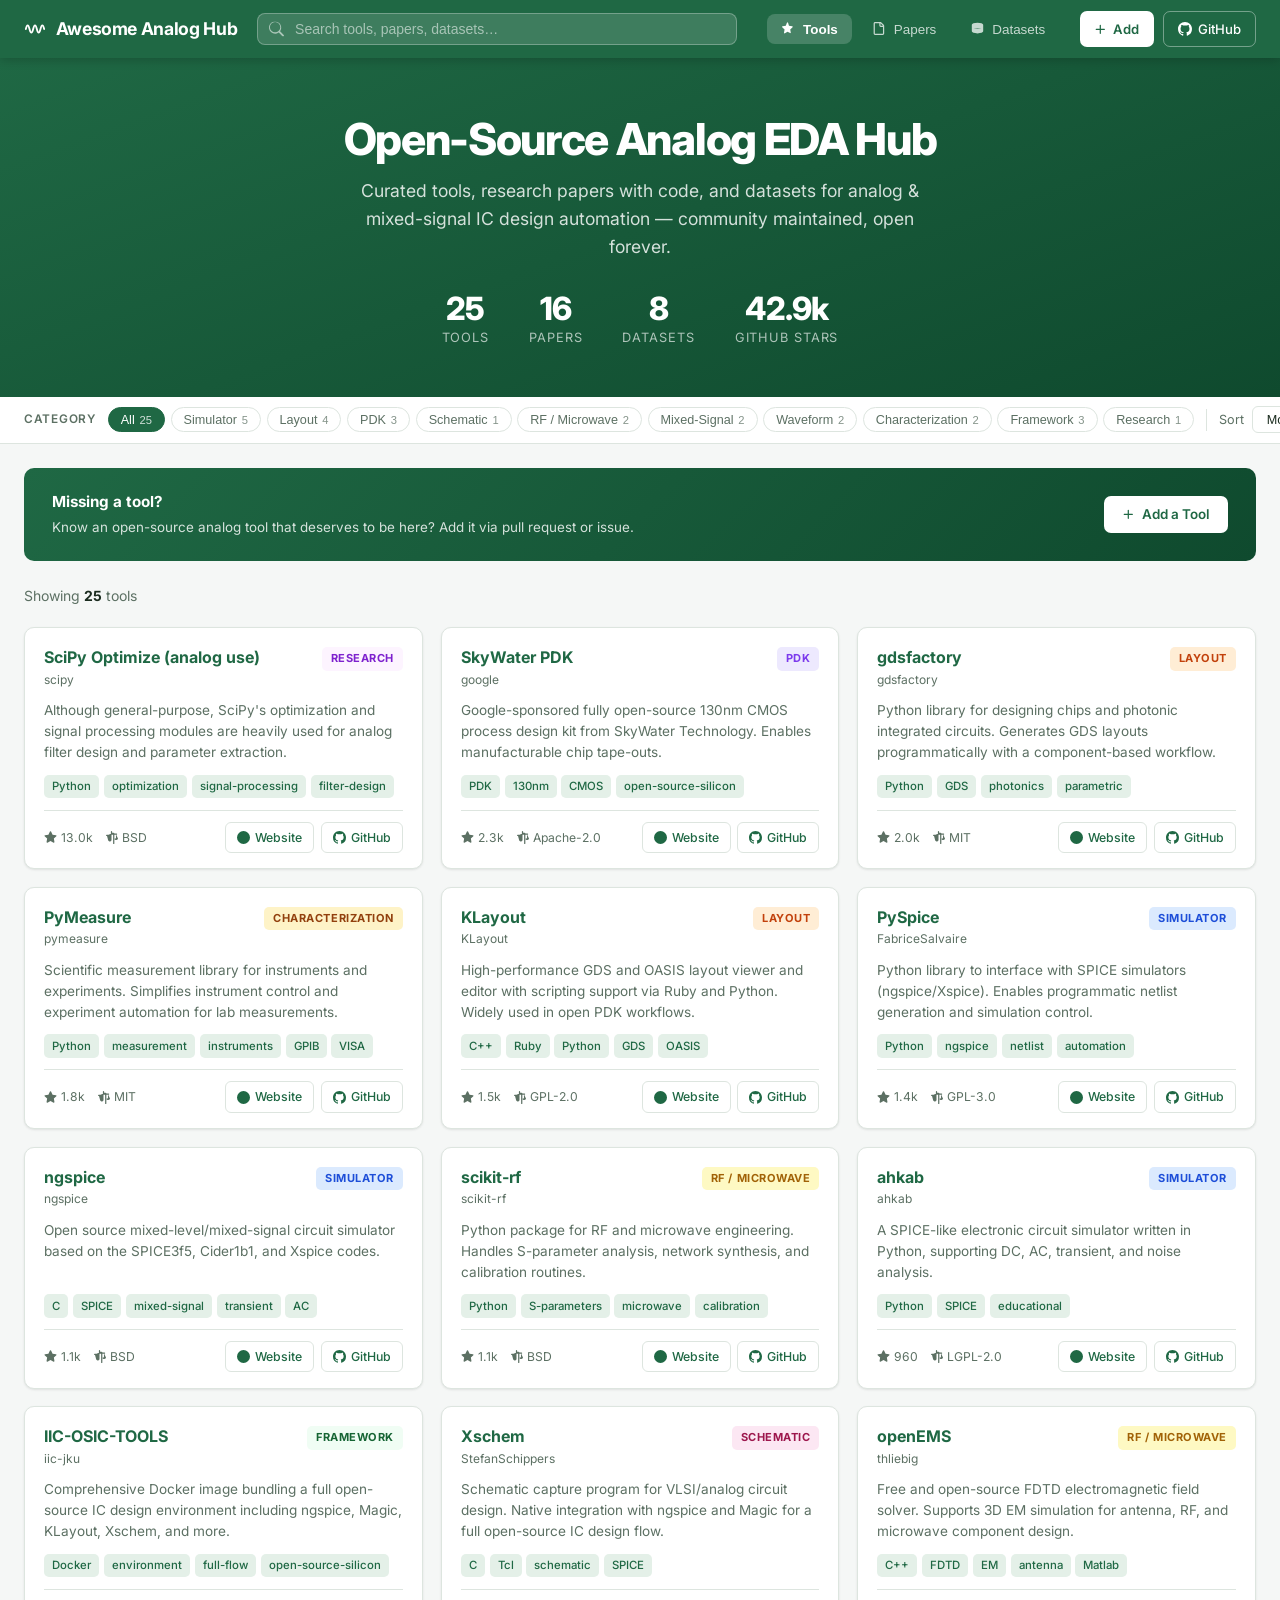
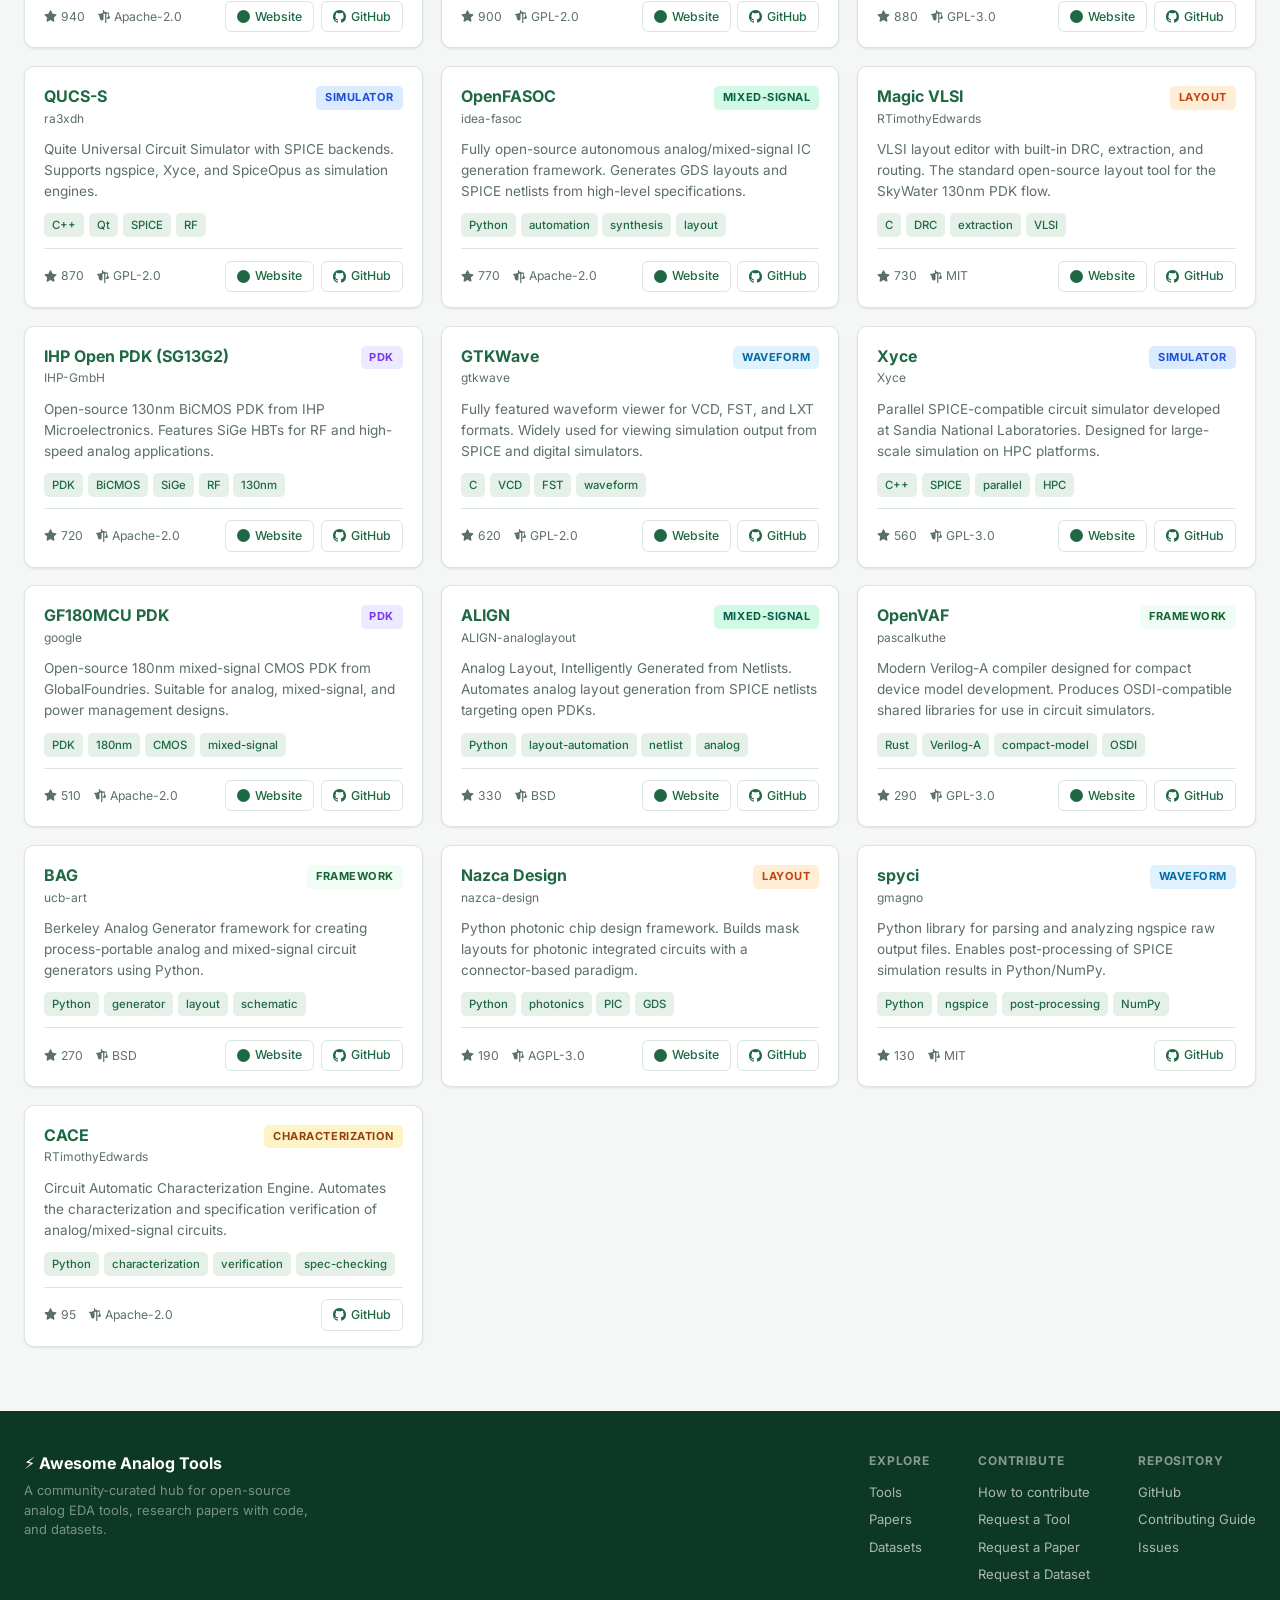
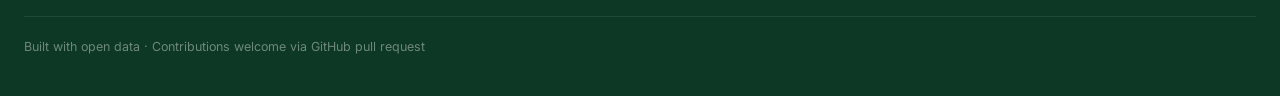
==== pr-preview/pr-5/index.html @ 411f470a "Deploy preview for PR 5 🛫" ====
<!DOCTYPE html>
<html lang="en">
<head>
  <meta charset="UTF-8" />
  <meta name="viewport" content="width=device-width, initial-scale=1.0" />
  <title>Awesome Analog Tools — Open-Source Analog EDA Hub</title>
  <meta name="description" content="Curated gallery of open-source tools, research papers with code, and datasets for analog and mixed-signal IC design automation." />
  <meta property="og:title" content="Awesome Analog Tools" />
  <meta property="og:description" content="Open-source tools, papers with code, and datasets for analog EDA and design automation." />
  <meta name="theme-color" content="#1f6844" />
  <link rel="preconnect" href="https://fonts.googleapis.com" />
  <link rel="preconnect" href="https://fonts.gstatic.com" crossorigin />
  <link href="https://fonts.googleapis.com/css2?family=Inter:wght@400;500;600;700;800&display=swap" rel="stylesheet" />
  <link rel="stylesheet" href="assets/style.css" />
</head>
<body>

<!-- ── Header ─────────────────────────────────────────────────────── -->
<header>
  <div class="header-top">
    <div class="brand">
      <svg class="brand-icon" width="22" height="22" viewBox="0 0 24 24" fill="none" stroke="currentColor" stroke-width="2" stroke-linecap="round" stroke-linejoin="round" aria-hidden="true">
        <path d="M2 12 Q4 4 6 12 Q8 20 10 12 Q12 4 14 12 Q16 20 18 12 Q20 4 22 12"/>
      </svg>
      <span class="brand-name">Awesome Analog Hub</span>
    </div>

    <div class="header-search">
      <svg width="15" height="15" viewBox="0 0 16 16" fill="white">
        <path d="M11.742 10.344a6.5 6.5 0 1 0-1.397 1.398h-.001c.03.04.062.078.098.115l3.85 3.85a1 1 0 0 0 1.415-1.414l-3.85-3.85a1.007 1.007 0 0 0-.115-.099zm-5.242 1.156a5.5 5.5 0 1 1 0-11 5.5 5.5 0 0 1 0 11z"/>
      </svg>
      <input type="search" id="global-search" placeholder="Search tools, papers, datasets…" autocomplete="off" />
    </div>

    <nav class="header-nav">
      <button class="nav-tab active" data-tab="tools">
        <svg width="13" height="13" viewBox="0 0 16 16" fill="currentColor" style="margin-right:.3rem;vertical-align:-.1em"><path d="M8.695.795a.75.75 0 0 0-1.39 0L5.927 4.487 1.897 5.097a.75.75 0 0 0-.415 1.279l2.905 2.83-.686 3.994a.75.75 0 0 0 1.088.791L8 11.993l3.211 1.688c.378.216.845-.09.82-.526l-.095-.543-.582-3.356 2.905-2.83a.75.75 0 0 0-.415-1.279l-4.03-.61L8.695.795Z"/></svg>
        Tools
      </button>
      <button class="nav-tab" data-tab="papers">
        <svg width="13" height="13" viewBox="0 0 16 16" fill="currentColor" style="margin-right:.3rem;vertical-align:-.1em"><path d="M2 1.75C2 .784 2.784 0 3.75 0h6.586c.464 0 .909.184 1.237.513l2.914 2.914c.329.328.513.773.513 1.237v9.586A1.75 1.75 0 0 1 13.25 16h-9.5A1.75 1.75 0 0 1 2 14.25Zm1.75-.25a.25.25 0 0 0-.25.25v12.5c0 .138.112.25.25.25h9.5a.25.25 0 0 0 .25-.25V6h-2.75A1.75 1.75 0 0 1 9 4.25V1.5Zm6.75.062V4.25c0 .138.112.25.25.25h2.688l-.011-.013-2.914-2.914-.013-.011Z"/></svg>
        Papers
      </button>
      <button class="nav-tab" data-tab="datasets">
        <svg width="13" height="13" viewBox="0 0 16 16" fill="currentColor" style="margin-right:.3rem;vertical-align:-.1em"><path d="M1 3.5C1 2.119 4.03 1 8 1s7 1.119 7 2.5v2c0 1.381-3.03 2.5-7 2.5S1 6.881 1 5.5Zm0 4c0 1.381 3.03 2.5 7 2.5s7-1.119 7-2.5V5.5c0 1.381-3.03 2.5-7 2.5S1 6.881 1 5.5Zm0 0v4c0 1.381 3.03 2.5 7 2.5s7-1.119 7-2.5v-4"/></svg>
        Datasets
      </button>
    </nav>

    <div class="header-actions">
      <a href="https://github.com/analog-ml/awesome-analog-tools/blob/main/CONTRIBUTING.md" class="btn-add" target="_blank" rel="noopener">
        <svg width="13" height="13" viewBox="0 0 16 16" fill="currentColor"><path d="M7.75 2a.75.75 0 0 1 .75.75V7h4.25a.75.75 0 0 1 0 1.5H8.5v4.25a.75.75 0 0 1-1.5 0V8.5H2.75a.75.75 0 0 1 0-1.5H7V2.75A.75.75 0 0 1 7.75 2Z"/></svg>
        Add
      </a>
      <a href="https://github.com/analog-ml/awesome-analog-tools" class="btn-gh" target="_blank" rel="noopener">
        <svg width="14" height="14" viewBox="0 0 16 16" fill="white"><path d="M8 0c4.42 0 8 3.58 8 8a8.013 8.013 0 0 1-5.45 7.59c-.4.08-.55-.17-.55-.38 0-.27.01-1.13.01-2.2 0-.75-.25-1.23-.54-1.48 1.78-.2 3.65-.88 3.65-3.95 0-.88-.31-1.59-.82-2.15.08-.2.36-1.02-.08-2.12 0 0-.67-.22-2.2.82-.64-.18-1.32-.27-2-.27-.68 0-1.36.09-2 .27-1.53-1.03-2.2-.82-2.2-.82-.44 1.1-.16 1.92-.08 2.12-.51.56-.82 1.28-.82 2.15 0 3.06 1.86 3.75 3.64 3.95-.23.2-.44.55-.51 1.07-.46.21-1.61.55-2.33-.66-.15-.24-.6-.83-1.23-.82-.67.01-.27.38.01.53.34.19.73.9.82 1.13.16.45.68 1.31 2.69.94 0 .67.01 1.3.01 1.49 0 .21-.15.45-.55.38A7.995 7.995 0 0 1 0 8c0-4.42 3.58-8 8-8Z"/></svg>
        GitHub
      </a>
    </div>
  </div>
</header>

<!-- ── Hero ───────────────────────────────────────────────────────── -->
<section class="hero">
  <div class="hero-inner">
    <h1>Open-Source Analog EDA Hub</h1>
    <p class="hero-sub">
      Curated tools, research papers with code, and datasets for analog &amp; mixed-signal IC design automation — community maintained, open forever.
    </p>
    <div class="stats-row">
      <div class="stat">
        <div class="stat-num" id="stat-tools">—</div>
        <div class="stat-label">Tools</div>
      </div>
      <div class="stat">
        <div class="stat-num" id="stat-papers">—</div>
        <div class="stat-label">Papers</div>
      </div>
      <div class="stat">
        <div class="stat-num" id="stat-datasets">—</div>
        <div class="stat-label">Datasets</div>
      </div>
      <div class="stat">
        <div class="stat-num" id="stat-stars">—</div>
        <div class="stat-label">GitHub Stars</div>
      </div>
    </div>
  </div>
</section>

<!-- ════════════════════════════════════════════════════════
     TAB: TOOLS
════════════════════════════════════════════════════════ -->
<div id="tab-tools" class="tab-panel active">
  <div class="filter-bar">
    <div class="filter-bar-inner">
      <span class="filter-label-sm">Category</span>
      <div class="pill-row" id="tools-pill-row"></div>
      <div class="divider-v"></div>
      <div class="sort-wrap">
        <label for="tools-sort">Sort</label>
        <select id="tools-sort">
          <option value="stars">Most Stars</option>
          <option value="name">Name A–Z</option>
        </select>
      </div>
    </div>
  </div>
  <div class="content-wrap">
    <div class="contribute-banner">
      <div>
        <h2>Missing a tool?</h2>
        <p>Know an open-source analog tool that deserves to be here? Add it via pull request or issue.</p>
      </div>
      <a href="https://github.com/analog-ml/awesome-analog-tools/issues/new?template=add-tool.yml"
         class="banner-btn" target="_blank" rel="noopener">
        <svg width="13" height="13" viewBox="0 0 16 16" fill="currentColor"><path d="M7.75 2a.75.75 0 0 1 .75.75V7h4.25a.75.75 0 0 1 0 1.5H8.5v4.25a.75.75 0 0 1-1.5 0V8.5H2.75a.75.75 0 0 1 0-1.5H7V2.75A.75.75 0 0 1 7.75 2Z"/></svg>
        Add a Tool
      </a>
    </div>
    <div class="result-meta">Showing <strong id="tools-count">0</strong> tools</div>
    <div id="tools-grid"></div>
    <div id="tools-empty" class="empty-state"><h3>No tools found</h3><p>Try a different search term or category.</p></div>
  </div>
</div>

<!-- ════════════════════════════════════════════════════════
     TAB: PAPERS
════════════════════════════════════════════════════════ -->
<div id="tab-papers" class="tab-panel">
  <div class="filter-bar">
    <div class="filter-bar-inner">
      <span class="filter-label-sm">Task</span>
      <div class="pill-row" id="papers-task-row"></div>
      <div class="divider-v"></div>
      <div class="sort-wrap">
        <label for="papers-venue">Venue</label>
        <select id="papers-venue" class="filter-select"></select>
      </div>
      <div class="sort-wrap">
        <label for="papers-sort">Sort</label>
        <select id="papers-sort">
          <option value="year">Newest</option>
          <option value="stars">Most Stars</option>
        </select>
      </div>
    </div>
  </div>
  <div class="content-wrap">
    <div class="contribute-banner">
      <div>
        <h2>Missing a paper?</h2>
        <p>Found an analog EDA paper with open-source code that isn't listed? Add it to <code style="background:rgba(255,255,255,.15);padding:.1rem .4rem;border-radius:4px">data/papers.json</code>.</p>
      </div>
      <a href="https://github.com/analog-ml/awesome-analog-tools/issues/new?template=add-paper.yml"
         class="banner-btn" target="_blank" rel="noopener">
        <svg width="13" height="13" viewBox="0 0 16 16" fill="currentColor"><path d="M7.75 2a.75.75 0 0 1 .75.75V7h4.25a.75.75 0 0 1 0 1.5H8.5v4.25a.75.75 0 0 1-1.5 0V8.5H2.75a.75.75 0 0 1 0-1.5H7V2.75A.75.75 0 0 1 7.75 2Z"/></svg>
        Add a Paper
      </a>
    </div>
    <div class="result-meta">Showing <strong id="papers-count">0</strong> papers</div>
    <div id="papers-list"></div>
    <div id="papers-empty" class="empty-state"><h3>No papers found</h3><p>Try a different search term, task, or venue.</p></div>
  </div>
</div>

<!-- ════════════════════════════════════════════════════════
     TAB: DATASETS
════════════════════════════════════════════════════════ -->
<div id="tab-datasets" class="tab-panel">
  <div class="filter-bar">
    <div class="filter-bar-inner">
      <span class="filter-label-sm">Task</span>
      <div class="pill-row" id="datasets-task-row"></div>
    </div>
  </div>
  <div class="content-wrap">
    <div class="contribute-banner">
      <div>
        <h2>Know a dataset?</h2>
        <p>Open-source benchmarks and datasets used in analog EDA research are welcome. Add yours to <code style="background:rgba(255,255,255,.15);padding:.1rem .4rem;border-radius:4px">data/datasets.json</code>.</p>
      </div>
      <a href="https://github.com/analog-ml/awesome-analog-tools/issues/new?template=add-dataset.yml"
         class="banner-btn" target="_blank" rel="noopener">
        <svg width="13" height="13" viewBox="0 0 16 16" fill="currentColor"><path d="M7.75 2a.75.75 0 0 1 .75.75V7h4.25a.75.75 0 0 1 0 1.5H8.5v4.25a.75.75 0 0 1-1.5 0V8.5H2.75a.75.75 0 0 1 0-1.5H7V2.75A.75.75 0 0 1 7.75 2Z"/></svg>
        Add a Dataset
      </a>
    </div>
    <div class="result-meta">Showing <strong id="datasets-count">0</strong> datasets</div>
    <div id="datasets-grid"></div>
    <div id="datasets-empty" class="empty-state"><h3>No datasets found</h3><p>Try a different search term or task filter.</p></div>
  </div>
</div>

<!-- ── Footer ─────────────────────────────────────────────────────── -->
<footer>
  <div class="footer-inner">
    <div>
      <div class="footer-brand-name">⚡ Awesome Analog Tools</div>
      <p class="footer-desc">A community-curated hub for open-source analog EDA tools, research papers with code, and datasets.</p>
    </div>
    <div class="footer-cols">
      <div class="footer-col">
        <h4>Explore</h4>
        <a href="#tools" onclick="document.querySelector('[data-tab=tools]').click()">Tools</a>
        <a href="#papers" onclick="document.querySelector('[data-tab=papers]').click()">Papers</a>
        <a href="#datasets" onclick="document.querySelector('[data-tab=datasets]').click()">Datasets</a>
      </div>
      <div class="footer-col">
        <h4>Contribute</h4>
        <a href="https://github.com/analog-ml/awesome-analog-tools/blob/main/CONTRIBUTING.md" target="_blank" rel="noopener">How to contribute</a>
        <a href="https://github.com/analog-ml/awesome-analog-tools/issues/new?template=add-tool.yml" target="_blank" rel="noopener">Request a Tool</a>
        <a href="https://github.com/analog-ml/awesome-analog-tools/issues/new?template=add-paper.yml" target="_blank" rel="noopener">Request a Paper</a>
        <a href="https://github.com/analog-ml/awesome-analog-tools/issues/new?template=add-dataset.yml" target="_blank" rel="noopener">Request a Dataset</a>
      </div>
      <div class="footer-col">
        <h4>Repository</h4>
        <a href="https://github.com/analog-ml/awesome-analog-tools" target="_blank" rel="noopener">GitHub</a>
        <a href="https://github.com/analog-ml/awesome-analog-tools/blob/main/CONTRIBUTING.md" target="_blank" rel="noopener">Contributing Guide</a>
        <a href="https://github.com/analog-ml/awesome-analog-tools/issues" target="_blank" rel="noopener">Issues</a>
      </div>
    </div>
  </div>
  <div class="footer-bottom">
    Built with open data · Contributions welcome via GitHub pull request
  </div>
</footer>

<script src="assets/app.js"></script>
</body>
</html>
---- pr-preview/pr-5/assets/style.css ----
/* ─── Reset & Base ─────────────────────────────────────────────── */
*, *::before, *::after { box-sizing: border-box; margin: 0; padding: 0; }

:root {
  --bg:           #f5f7f6;
  --surface:      #ffffff;
  --surface-2:    #f0f4f2;
  --border:       #dde5df;
  --text:         #1a2b1e;
  --text-muted:   #5c7063;
  --accent:       #1f6844;
  --accent-2:     #2d8a5e;
  --accent-light: #52b788;
  --accent-faint: #eaf5ee;
  --tag-bg:       #e4f0e8;
  --tag-text:     #1f6844;
  --radius:       10px;
  --radius-sm:    6px;
  --shadow-sm:    0 1px 3px rgba(0,0,0,.06), 0 1px 2px rgba(0,0,0,.04);
  --shadow-md:    0 4px 14px rgba(0,0,0,.09);
  --font:         'Inter', system-ui, -apple-system, sans-serif;
  --font-mono:    'JetBrains Mono', 'Fira Code', ui-monospace, monospace;
}

body {
  font-family: var(--font);
  background: var(--bg);
  color: var(--text);
  line-height: 1.6;
  min-height: 100vh;
}
a { color: inherit; text-decoration: none; }

/* ─── Header ───────────────────────────────────────────────────── */
header {
  background: var(--accent);
  color: #fff;
  position: sticky;
  top: 0;
  z-index: 200;
  box-shadow: 0 2px 10px rgba(0,0,0,.2);
}
.header-top {
  max-width: 1300px;
  margin: 0 auto;
  padding: 0 1.5rem;
  height: 58px;
  display: flex;
  align-items: center;
  gap: 1.25rem;
}
.brand { display: flex; align-items: center; gap: .6rem; flex-shrink: 0; }
.brand-icon { flex-shrink: 0; display: block; }
.brand-name { font-size: 1.1rem; font-weight: 700; letter-spacing: -.02em; white-space: nowrap; }

.header-search {
  flex: 1;
  max-width: 480px;
  position: relative;
}
.header-search svg {
  position: absolute; left: .75rem; top: 50%;
  transform: translateY(-50%); opacity: .55; pointer-events: none;
}
#global-search {
  width: 100%;
  padding: .45rem .75rem .45rem 2.3rem;
  background: rgba(255,255,255,.14);
  border: 1.5px solid rgba(255,255,255,.28);
  border-radius: 8px;
  color: #fff;
  font-size: .875rem;
  outline: none;
  transition: background .2s, border-color .2s;
}
#global-search::placeholder { color: rgba(255,255,255,.55); }
#global-search:focus { background: rgba(255,255,255,.2); border-color: rgba(255,255,255,.6); }

.header-nav { display: flex; align-items: center; gap: .35rem; margin-left: auto; }
.nav-tab {
  padding: .45rem .9rem;
  border-radius: 8px;
  font-size: .84rem;
  font-weight: 500;
  color: rgba(255,255,255,.75);
  cursor: pointer;
  border: none;
  background: transparent;
  transition: background .15s, color .15s;
  white-space: nowrap;
}
.nav-tab:hover { background: rgba(255,255,255,.12); color: #fff; }
.nav-tab.active { background: rgba(255,255,255,.18); color: #fff; font-weight: 600; }

.header-actions { display: flex; gap: .6rem; flex-shrink: 0; }
.btn-gh {
  display: flex; align-items: center; gap: .4rem;
  padding: .4rem .85rem;
  border: 1.5px solid rgba(255,255,255,.38);
  border-radius: 7px;
  font-size: .82rem; font-weight: 500; color: #fff;
  transition: background .15s;
}
.btn-gh:hover { background: rgba(255,255,255,.14); }
.btn-add {
  display: flex; align-items: center; gap: .4rem;
  padding: .4rem .9rem;
  background: #fff;
  color: var(--accent);
  border-radius: 7px;
  font-size: .82rem; font-weight: 600;
  transition: background .15s;
}
.btn-add:hover { background: #e8f5ee; }

/* ─── Hero ─────────────────────────────────────────────────────── */
.hero {
  background: linear-gradient(160deg, var(--accent) 0%, #0f4a2e 100%);
  color: #fff;
  padding: 3.5rem 1.5rem 3rem;
  text-align: center;
}
.hero-inner { max-width: 820px; margin: 0 auto; }
.hero h1 {
  font-size: clamp(1.75rem, 4vw, 2.75rem);
  font-weight: 800;
  letter-spacing: -.03em;
  line-height: 1.15;
  margin-bottom: .75rem;
}
.hero-sub {
  font-size: clamp(.95rem, 2vw, 1.1rem);
  opacity: .82;
  max-width: 600px;
  margin: 0 auto 2rem;
}
.stats-row {
  display: flex;
  justify-content: center;
  gap: 2.5rem;
  flex-wrap: wrap;
}
.stat { text-align: center; }
.stat-num {
  font-size: 2rem;
  font-weight: 800;
  letter-spacing: -.03em;
  line-height: 1;
}
.stat-label { font-size: .8rem; opacity: .65; margin-top: .2rem; text-transform: uppercase; letter-spacing: .07em; }

/* ─── Tab Container ────────────────────────────────────────────── */
.tab-panel { display: none; }
.tab-panel.active { display: block; }

/* ─── Filter Bar ────────────────────────────────────────────────── */
.filter-bar {
  background: var(--surface);
  border-bottom: 1px solid var(--border);
  position: sticky;
  top: 58px;
  z-index: 100;
}
.filter-bar-inner {
  max-width: 1300px;
  margin: 0 auto;
  padding: .6rem 1.5rem;
  display: flex;
  align-items: center;
  gap: .75rem;
  overflow-x: auto;
  scrollbar-width: none;
}
.filter-bar-inner::-webkit-scrollbar { display: none; }
.filter-label-sm {
  font-size: .74rem; font-weight: 600;
  color: var(--text-muted); text-transform: uppercase;
  letter-spacing: .06em; white-space: nowrap; flex-shrink: 0;
}
.pill-row { display: flex; gap: .35rem; flex-wrap: nowrap; }
.pill {
  display: inline-flex; align-items: center; gap: .3rem;
  padding: .28rem .75rem;
  border-radius: 999px;
  border: 1.5px solid var(--border);
  background: transparent;
  color: var(--text-muted);
  font-size: .79rem; font-weight: 500;
  cursor: pointer; white-space: nowrap;
  transition: all .15s;
}
.pill:hover { border-color: var(--accent-light); color: var(--accent); background: var(--accent-faint); }
.pill.active { background: var(--accent); border-color: var(--accent); color: #fff; }
.pill .cnt { font-size: .7rem; opacity: .75; }
.pill.active .cnt { opacity: .8; }

.divider-v { width: 1px; height: 22px; background: var(--border); flex-shrink: 0; }
.sort-wrap { margin-left: auto; display: flex; align-items: center; gap: .5rem; flex-shrink: 0; }
.sort-wrap label { font-size: .79rem; color: var(--text-muted); white-space: nowrap; }
.sort-wrap select, .filter-select {
  padding: .28rem .6rem;
  border: 1.5px solid var(--border);
  border-radius: 6px;
  background: var(--surface);
  color: var(--text);
  font-size: .79rem;
  cursor: pointer; outline: none;
}
.sort-wrap select:focus, .filter-select:focus { border-color: var(--accent-light); }

/* ─── Main Content ─────────────────────────────────────────────── */
.content-wrap {
  max-width: 1300px;
  margin: 0 auto;
  padding: 1.5rem 1.5rem 4rem;
}
.result-meta {
  font-size: .875rem; color: var(--text-muted);
  margin-bottom: 1.25rem;
}
.result-meta strong { color: var(--text); }

/* ─── Tool Cards Grid ──────────────────────────────────────────── */
#tools-grid {
  display: grid;
  grid-template-columns: repeat(auto-fill, minmax(310px, 1fr));
  gap: 1.1rem;
}
.tool-card {
  background: var(--surface);
  border: 1px solid var(--border);
  border-radius: var(--radius);
  padding: 1.2rem 1.2rem .95rem;
  display: flex; flex-direction: column; gap: .7rem;
  box-shadow: var(--shadow-sm);
  transition: transform .15s, box-shadow .15s;
}
.tool-card:hover { transform: translateY(-2px); box-shadow: var(--shadow-md); }
.tool-card-head { display: flex; justify-content: space-between; gap: .75rem; align-items: flex-start; }
.tool-name { font-size: 1rem; font-weight: 700; color: var(--accent); line-height: 1.3; }
.tool-name a:hover { color: var(--accent-2); }
.tool-owner { font-size: .75rem; color: var(--text-muted); margin-top: .1rem; }
.tool-desc { font-size: .85rem; color: var(--text-muted); line-height: 1.55; flex: 1; }
.tag-row { display: flex; flex-wrap: wrap; gap: .3rem; }
.tag {
  padding: .18rem .5rem;
  background: var(--tag-bg); color: var(--tag-text);
  border-radius: 5px; font-size: .71rem; font-weight: 500;
}
.tool-footer {
  display: flex; align-items: center; justify-content: space-between;
  padding-top: .7rem; border-top: 1px solid var(--border); gap: .5rem; flex-wrap: wrap;
}
.meta-row { display: flex; align-items: center; gap: .75rem; }
.meta-item {
  display: flex; align-items: center; gap: .25rem;
  font-size: .76rem; color: var(--text-muted);
}
.link-btn {
  display: inline-flex; align-items: center; gap: .3rem;
  padding: .3rem .7rem;
  border: 1.5px solid var(--border); border-radius: 6px;
  font-size: .77rem; font-weight: 500; color: var(--accent);
  transition: all .15s;
}
.link-btn:hover { border-color: var(--accent); background: var(--accent-faint); }

/* ─── Category Badge ────────────────────────────────────────────── */
.cat-badge {
  flex-shrink: 0; padding: .18rem .55rem;
  border-radius: 5px; font-size: .69rem;
  font-weight: 700; text-transform: uppercase; letter-spacing: .05em; white-space: nowrap;
}
.cat-simulator      { background: #dbeafe; color: #1d4ed8; }
.cat-layout         { background: #ffedd5; color: #c2410c; }
.cat-pdk            { background: #ede9fe; color: #7c3aed; }
.cat-schematic      { background: #fce7f3; color: #9d174d; }
.cat-rf-microwave   { background: #fef9c3; color: #a16207; }
.cat-mixed-signal   { background: #d1fae5; color: #065f46; }
.cat-waveform       { background: #e0f2fe; color: #0369a1; }
.cat-characterization { background: #fef3c7; color: #92400e; }
.cat-framework      { background: #f0fdf4; color: #166534; }
.cat-research       { background: #fdf4ff; color: #7e22ce; }

/* ─── Paper Cards ───────────────────────────────────────────────── */
#papers-list { display: flex; flex-direction: column; gap: 1rem; }

.paper-card {
  background: var(--surface);
  border: 1px solid var(--border);
  border-radius: var(--radius);
  padding: 1.35rem 1.35rem 1.1rem;
  box-shadow: var(--shadow-sm);
  transition: box-shadow .15s;
  display: grid;
  grid-template-columns: 1fr auto;
  gap: 1.25rem;
}
.paper-card:hover { box-shadow: var(--shadow-md); }

.paper-main {}
.paper-badges { display: flex; flex-wrap: wrap; gap: .4rem; margin-bottom: .65rem; }

.venue-badge {
  display: inline-flex; align-items: center;
  padding: .18rem .6rem; border-radius: 5px;
  font-size: .71rem; font-weight: 700;
  text-transform: uppercase; letter-spacing: .05em;
}
.venue-DAC       { background: #dbeafe; color: #1e40af; }
.venue-ICCAD     { background: #ede9fe; color: #6d28d9; }
.venue-DATE      { background: #ffedd5; color: #c2410c; }
.venue-TCAD      { background: #d1fae5; color: #065f46; }
.venue-TCAS      { background: #ecfdf5; color: #047857; }
.venue-CICC      { background: #fdf4ff; color: #7e22ce; }
.venue-ISPD      { background: #fce7f3; color: #9d174d; }
.venue-JOSS      { background: #e0f2fe; color: #0369a1; }
.venue-JSSC      { background: #fef9c3; color: #92400e; }
.venue-ESSDERC  { background: #fef3c7; color: #b45309; }
.venue-arXiv     { background: #f1f5f9; color: #475569; }
.venue-SCIENCE\ CHINA { background: #fdf2f8; color: #be185d; }

.task-pill {
  display: inline-flex; align-items: center;
  padding: .18rem .58rem;
  background: var(--tag-bg); color: var(--tag-text);
  border-radius: 5px; font-size: .71rem; font-weight: 500;
}

.paper-title {
  font-size: 1.05rem; font-weight: 700;
  color: var(--accent); line-height: 1.35;
  margin-bottom: .5rem;
}
.paper-title a:hover { color: var(--accent-2); }

.paper-abstract {
  font-size: .845rem; color: var(--text-muted);
  line-height: 1.6; margin-bottom: .8rem;
  display: -webkit-box;
  -webkit-line-clamp: 3;
  -webkit-box-orient: vertical;
  overflow: hidden;
}

.paper-meta-row { display: flex; align-items: center; gap: 1rem; flex-wrap: wrap; }
.paper-year { font-size: .78rem; color: var(--text-muted); font-weight: 500; }
.method-tag {
  display: inline-flex;
  padding: .15rem .5rem;
  background: var(--surface-2); color: var(--text-muted);
  border-radius: 5px; font-size: .7rem;
  border: 1px solid var(--border);
}

/* Code column */
.paper-code { min-width: 210px; max-width: 240px; }
.code-header {
  font-size: .74rem; font-weight: 600; color: var(--text-muted);
  text-transform: uppercase; letter-spacing: .06em;
  margin-bottom: .6rem; display: flex; align-items: center; gap: .4rem;
}
.impl-count {
  background: var(--accent); color: #fff;
  padding: .1rem .45rem; border-radius: 999px; font-size: .7rem;
}
.no-code {
  font-size: .8rem; color: var(--text-muted);
  padding: .6rem; background: var(--surface-2);
  border-radius: 7px; text-align: center; border: 1px dashed var(--border);
}
.repo-card {
  display: flex; align-items: center; justify-content: space-between;
  gap: .5rem;
  padding: .6rem .75rem;
  background: var(--surface-2);
  border: 1px solid var(--border);
  border-radius: 7px;
  margin-bottom: .45rem;
  transition: border-color .15s;
}
.repo-card:last-child { margin-bottom: 0; }
.repo-card:hover { border-color: var(--accent-light); }
.repo-name {
  font-size: .77rem; font-weight: 500;
  color: var(--accent); line-height: 1.3;
  word-break: break-all;
}
.repo-stars {
  display: flex; align-items: center; gap: .25rem;
  font-size: .75rem; color: var(--text-muted);
  flex-shrink: 0; white-space: nowrap;
}

/* ─── Dataset Cards ─────────────────────────────────────────────── */
#datasets-grid {
  display: grid;
  grid-template-columns: repeat(auto-fill, minmax(340px, 1fr));
  gap: 1.1rem;
}
.dataset-card {
  background: var(--surface);
  border: 1px solid var(--border);
  border-radius: var(--radius);
  padding: 1.2rem;
  display: flex; flex-direction: column; gap: .7rem;
  box-shadow: var(--shadow-sm);
  transition: transform .15s, box-shadow .15s;
}
.dataset-card:hover { transform: translateY(-2px); box-shadow: var(--shadow-md); }
.dataset-head { display: flex; justify-content: space-between; align-items: flex-start; gap: .75rem; }
.dataset-name { font-size: 1rem; font-weight: 700; color: var(--accent); line-height: 1.3; }
.dataset-desc { font-size: .845rem; color: var(--text-muted); line-height: 1.55; flex: 1; }
.dataset-footer {
  display: flex; align-items: center; justify-content: space-between;
  flex-wrap: wrap; gap: .5rem;
  padding-top: .7rem; border-top: 1px solid var(--border);
}
.dataset-specs { display: flex; align-items: center; gap: .75rem; flex-wrap: wrap; }
.spec-chip {
  display: inline-flex; align-items: center; gap: .3rem;
  font-size: .75rem; color: var(--text-muted);
}
.license-chip {
  padding: .18rem .55rem;
  background: var(--surface-2); border: 1px solid var(--border);
  border-radius: 5px; font-size: .72rem; color: var(--text-muted); font-weight: 500;
}
.paper-link-chip {
  display: inline-flex; align-items: center; gap: .3rem;
  padding: .2rem .6rem;
  background: var(--accent-faint); color: var(--accent);
  border-radius: 5px; font-size: .73rem; font-weight: 500;
  border: 1px solid #c3e6ce;
  cursor: pointer; transition: background .15s;
}
.paper-link-chip:hover { background: #d4edd9; }

/* ─── Empty state ────────────────────────────────────────────────── */
.empty-state {
  display: none; text-align: center;
  padding: 5rem 1rem; grid-column: 1 / -1;
}
.empty-state.visible { display: block; }
.empty-state h3 { font-size: 1.05rem; margin-bottom: .4rem; }
.empty-state p { font-size: .875rem; color: var(--text-muted); }

/* ─── Contribute Banner ─────────────────────────────────────────── */
.contribute-banner {
  background: linear-gradient(135deg, var(--accent) 0%, #0f4a2e 100%);
  color: #fff; border-radius: var(--radius);
  padding: 1.4rem 1.75rem;
  display: flex; align-items: center; justify-content: space-between;
  gap: 1rem; flex-wrap: wrap; margin-bottom: 1.5rem;
}
.contribute-banner h2 { font-size: .95rem; font-weight: 700; }
.contribute-banner p { font-size: .84rem; opacity: .82; margin-top: .15rem; }
.banner-btn {
  display: inline-flex; align-items: center; gap: .4rem;
  padding: .5rem 1.15rem;
  background: #fff; color: var(--accent);
  border-radius: 7px; font-size: .84rem; font-weight: 600;
  white-space: nowrap; flex-shrink: 0; transition: background .15s;
}
.banner-btn:hover { background: #e8f5ee; }

/* ─── Footer ─────────────────────────────────────────────────────── */
footer {
  background: #0d3825;
  color: rgba(255,255,255,.75);
  padding: 2.5rem 1.5rem;
}
.footer-inner {
  max-width: 1300px; margin: 0 auto;
  display: flex; align-items: flex-start; justify-content: space-between;
  gap: 2rem; flex-wrap: wrap;
}
.footer-brand-name { font-size: 1rem; font-weight: 700; color: #fff; margin-bottom: .3rem; }
.footer-desc { font-size: .81rem; opacity: .6; max-width: 300px; line-height: 1.5; }
.footer-cols { display: flex; gap: 3rem; flex-wrap: wrap; }
.footer-col h4 { font-size: .75rem; font-weight: 700; text-transform: uppercase; letter-spacing: .07em; color: rgba(255,255,255,.5); margin-bottom: .75rem; }
.footer-col a { display: block; font-size: .82rem; color: rgba(255,255,255,.65); margin-bottom: .4rem; transition: color .15s; }
.footer-col a:hover { color: #fff; }
.footer-bottom {
  max-width: 1300px; margin: 1.5rem auto 0;
  padding-top: 1.25rem; border-top: 1px solid rgba(255,255,255,.08);
  font-size: .78rem; color: rgba(255,255,255,.4);
}

/* ─── Responsive ─────────────────────────────────────────────────── */
@media (max-width: 900px) {
  .paper-card { grid-template-columns: 1fr; }
  .paper-code { min-width: unset; max-width: unset; }
}
@media (max-width: 640px) {
  .header-top { height: auto; padding: .7rem 1rem; flex-wrap: wrap; gap: .6rem; }
  .header-search { min-width: 0; order: 3; flex-basis: 100%; max-width: 100%; }
  .hero { padding: 2.5rem 1rem 2rem; }
  .stats-row { gap: 1.5rem; }
  #tools-grid, #datasets-grid { grid-template-columns: 1fr; }
  .contribute-banner { flex-direction: column; align-items: flex-start; }
  .footer-cols { gap: 1.5rem; }
}
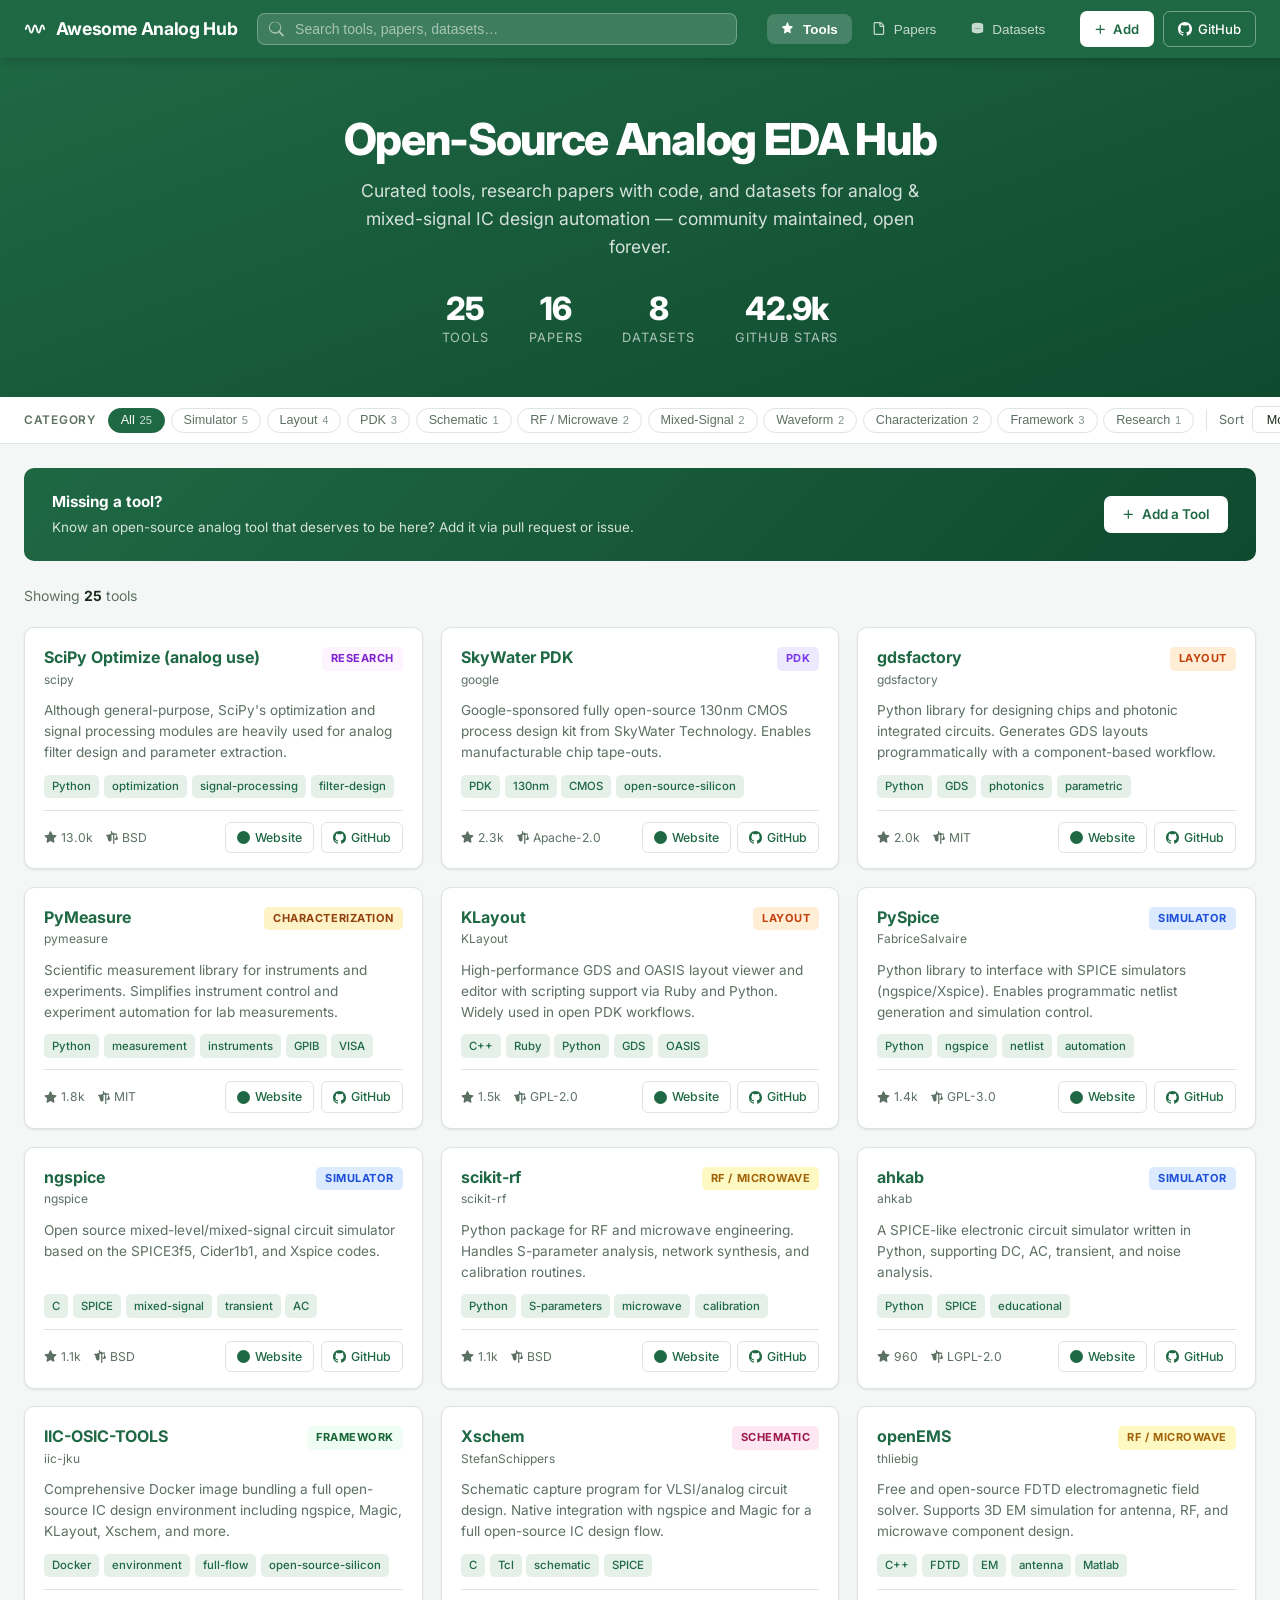
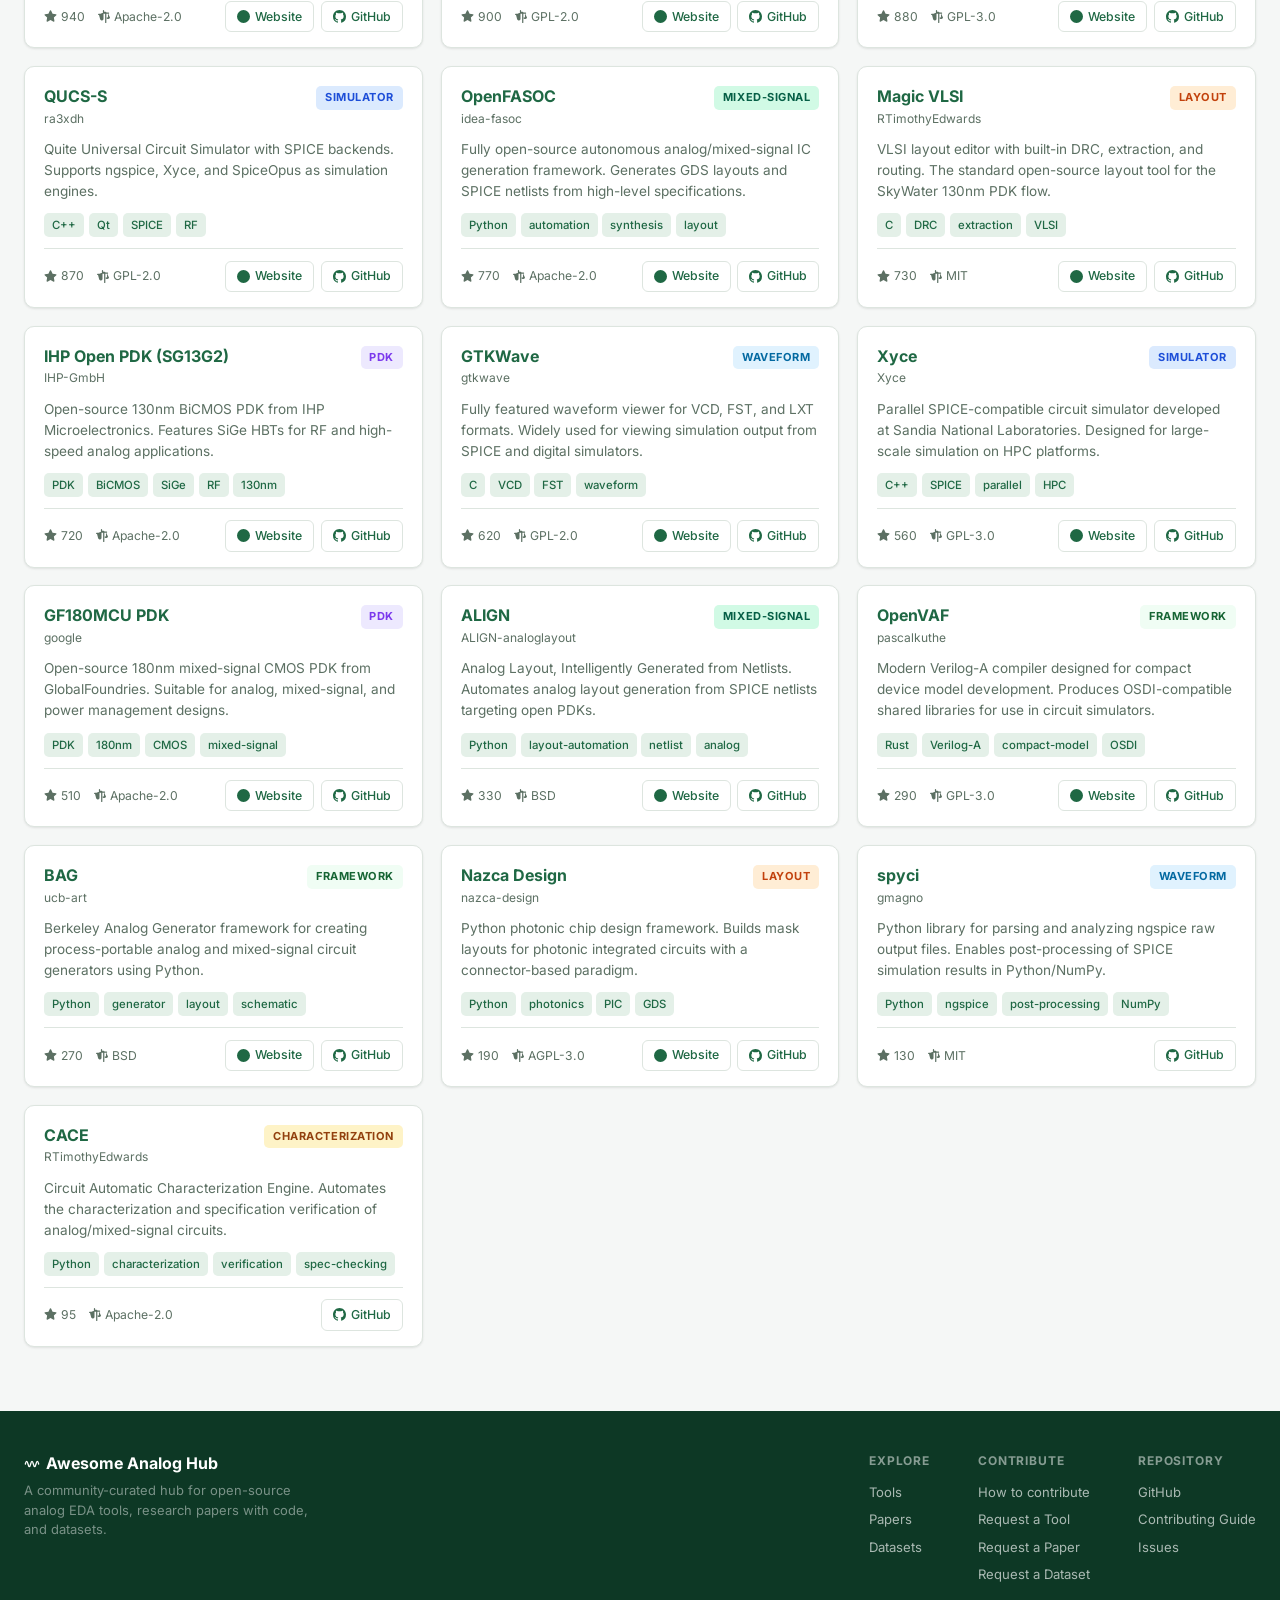
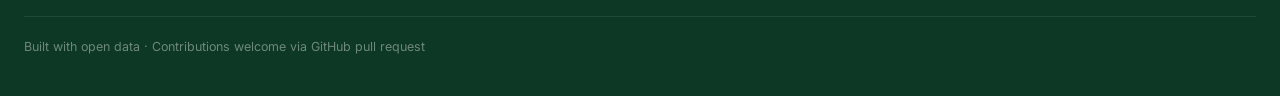
==== commit 7cfe4688: "Deploy preview for PR 5 🛫" ====
--- a/pr-preview/pr-5/index.html
+++ b/pr-preview/pr-5/index.html
@@ -196,7 +196,9 @@
 <footer>
   <div class="footer-inner">
     <div>
-      <div class="footer-brand-name">⚡ Awesome Analog Tools</div>
+      <div class="footer-brand-name">
+        <svg width="16" height="16" viewBox="0 0 24 24" fill="none" stroke="currentColor" stroke-width="2" stroke-linecap="round" stroke-linejoin="round" aria-hidden="true" style="vertical-align:-.2em;margin-right:.35rem"><path d="M2 12 Q4 4 6 12 Q8 20 10 12 Q12 4 14 12 Q16 20 18 12 Q20 4 22 12"/></svg>Awesome Analog Hub
+      </div>
       <p class="footer-desc">A community-curated hub for open-source analog EDA tools, research papers with code, and datasets.</p>
     </div>
     <div class="footer-cols">
